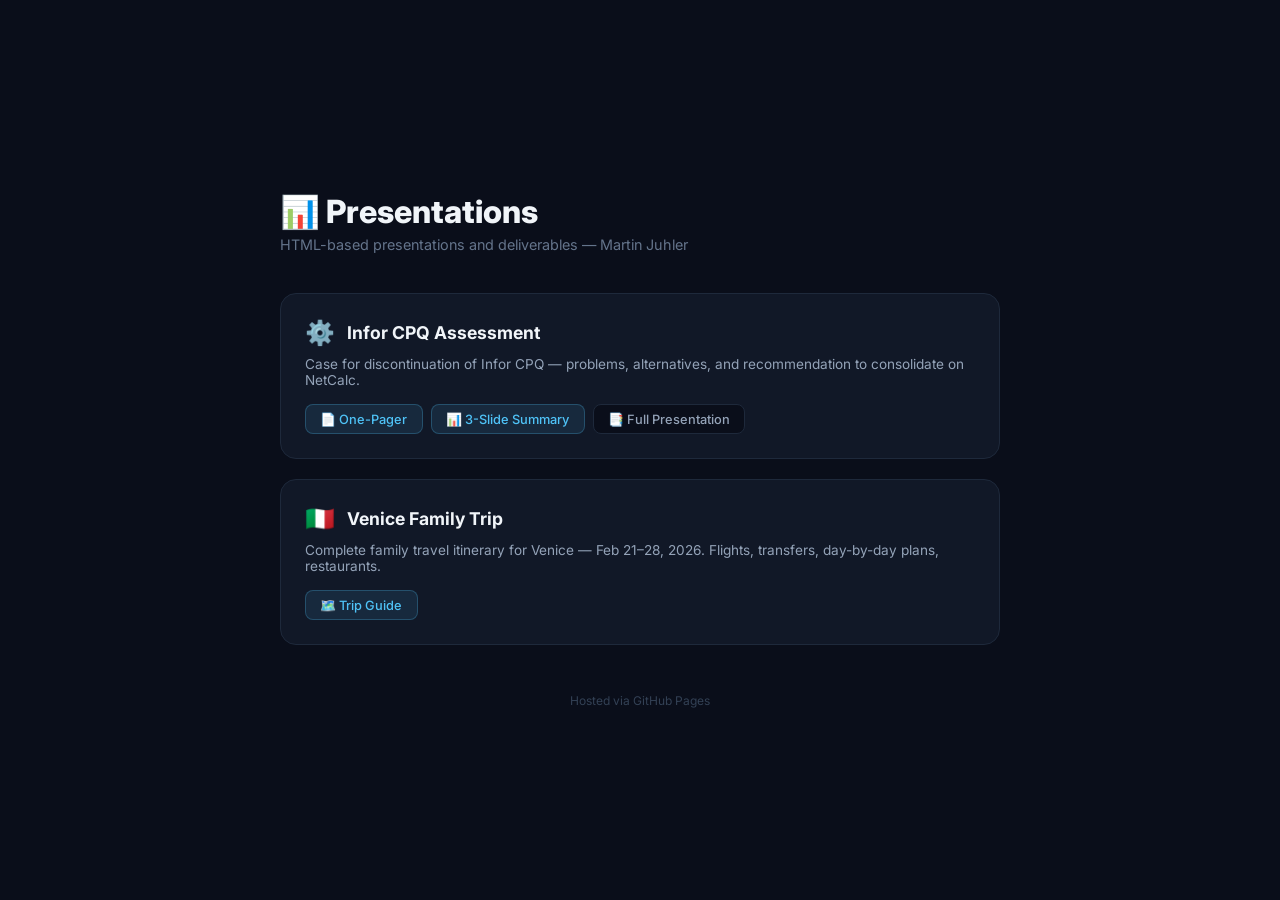
==== index.html @ 1535ddb8 "Add index page with links to all presentations" ====
<!DOCTYPE html>
<html lang="en">

<head>
    <meta charset="UTF-8">
    <meta name="viewport" content="width=device-width, initial-scale=1.0">
    <title>Presentations — Martin Juhler</title>
    <link href="https://fonts.googleapis.com/css2?family=Inter:wght@300;400;500;600;700;800&display=swap"
        rel="stylesheet">
    <style>
        * {
            margin: 0;
            padding: 0;
            box-sizing: border-box;
        }

        body {
            font-family: 'Inter', -apple-system, sans-serif;
            background: #0a0e1a;
            color: #f1f5f9;
            min-height: 100vh;
            display: flex;
            align-items: center;
            justify-content: center;
            padding: 2rem;
        }

        .container {
            max-width: 720px;
            width: 100%;
        }

        h1 {
            font-size: 2rem;
            font-weight: 800;
            margin-bottom: 0.3rem;
        }

        .subtitle {
            color: #64748b;
            font-size: 0.9rem;
            margin-bottom: 2.5rem;
        }

        .project {
            background: #111827;
            border: 1px solid #1e293b;
            border-radius: 16px;
            padding: 1.5rem;
            margin-bottom: 1.25rem;
            transition: transform 0.2s, box-shadow 0.2s;
        }

        .project:hover {
            transform: translateY(-2px);
            box-shadow: 0 8px 24px rgba(0, 0, 0, 0.3);
        }

        .project-header {
            display: flex;
            align-items: center;
            gap: 0.75rem;
            margin-bottom: 0.6rem;
        }

        .project-icon {
            font-size: 1.5rem;
        }

        .project-title {
            font-weight: 700;
            font-size: 1.1rem;
        }

        .project-desc {
            color: #94a3b8;
            font-size: 0.85rem;
            margin-bottom: 1rem;
        }

        .links {
            display: flex;
            flex-wrap: wrap;
            gap: 0.5rem;
        }

        .links a {
            display: inline-flex;
            align-items: center;
            gap: 0.4rem;
            padding: 0.4rem 0.9rem;
            border-radius: 8px;
            font-size: 0.8rem;
            font-weight: 500;
            text-decoration: none;
            transition: all 0.2s;
            border: 1px solid #1e293b;
            background: #0a0e1a;
            color: #94a3b8;
        }

        .links a:hover {
            border-color: #4fc3f7;
            color: #4fc3f7;
            background: rgba(79, 195, 247, 0.06);
        }

        .links a.primary {
            background: rgba(79, 195, 247, 0.1);
            border-color: rgba(79, 195, 247, 0.25);
            color: #4fc3f7;
        }

        .links a.primary:hover {
            background: rgba(79, 195, 247, 0.18);
        }

        .footer {
            text-align: center;
            color: #334155;
            font-size: 0.75rem;
            margin-top: 3rem;
        }
    </style>
</head>

<body>
    <div class="container">
        <h1>📊 Presentations</h1>
        <p class="subtitle">HTML-based presentations and deliverables — Martin Juhler</p>

        <div class="project">
            <div class="project-header">
                <span class="project-icon">⚙️</span>
                <span class="project-title">Infor CPQ Assessment</span>
            </div>
            <p class="project-desc">Case for discontinuation of Infor CPQ — problems, alternatives, and recommendation
                to consolidate on NetCalc.</p>
            <div class="links">
                <a class="primary" href="cpq-assessment/onepager.html">📄 One-Pager</a>
                <a class="primary" href="cpq-assessment/presentation-short.html">📊 3-Slide Summary</a>
                <a href="cpq-assessment/presentation.html">📑 Full Presentation</a>
            </div>
        </div>

        <div class="project">
            <div class="project-header">
                <span class="project-icon">🇮🇹</span>
                <span class="project-title">Venice Family Trip</span>
            </div>
            <p class="project-desc">Complete family travel itinerary for Venice — Feb 21–28, 2026. Flights, transfers,
                day-by-day plans, restaurants.</p>
            <div class="links">
                <a class="primary" href="venice-trip/index.html">🗺️ Trip Guide</a>
            </div>
        </div>

        <p class="footer">Hosted via GitHub Pages</p>
    </div>
</body>

</html>
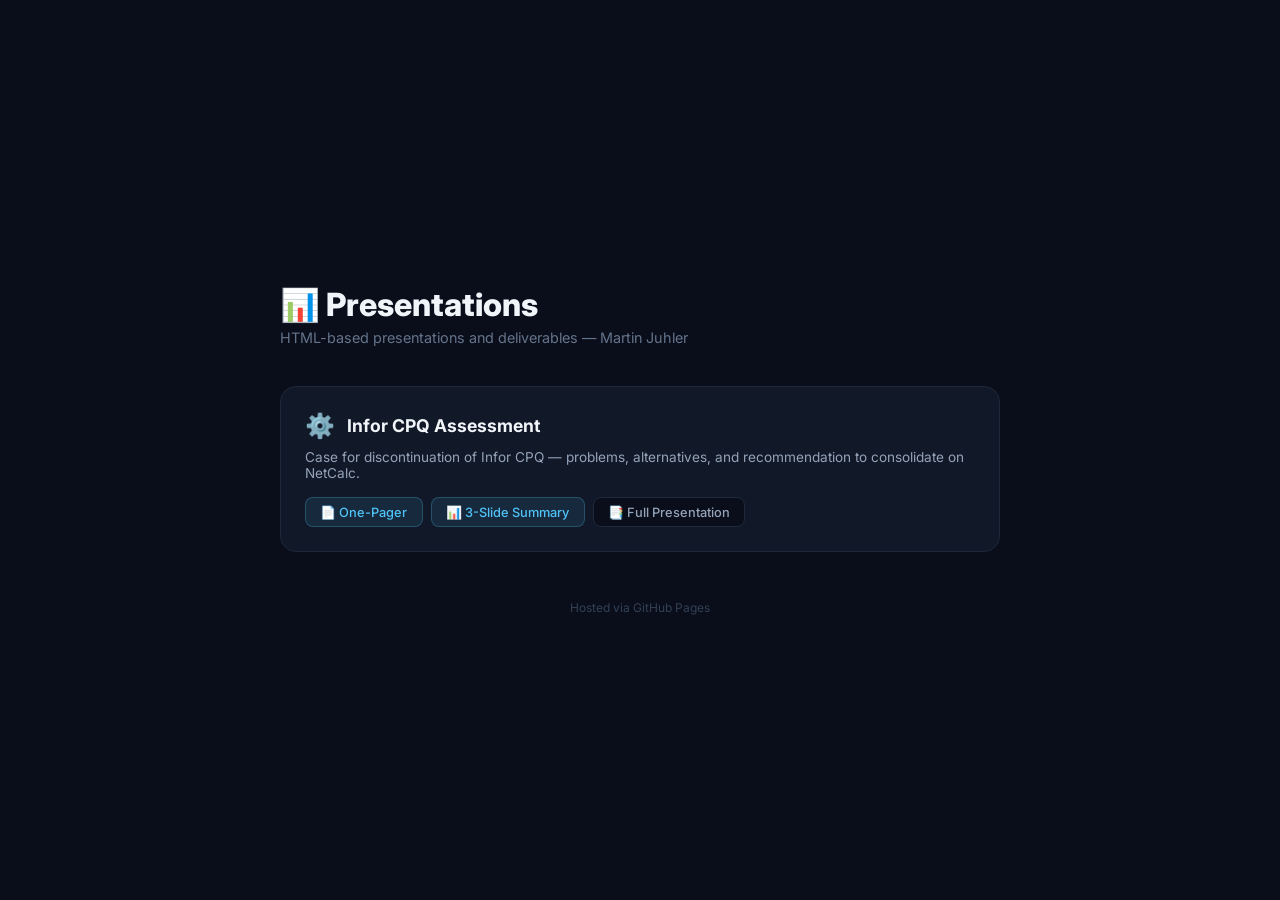
==== commit 97a3a2b2: "Refactor: shared CSS/JS design system, edit mode, remove venice-trip - Extract shared styles.css, na" ====
--- a/index.html
+++ b/index.html
@@ -143,17 +143,6 @@
             </div>
         </div>
 
-        <div class="project">
-            <div class="project-header">
-                <span class="project-icon">🇮🇹</span>
-                <span class="project-title">Venice Family Trip</span>
-            </div>
-            <p class="project-desc">Complete family travel itinerary for Venice — Feb 21–28, 2026. Flights, transfers,
-                day-by-day plans, restaurants.</p>
-            <div class="links">
-                <a class="primary" href="venice-trip/index.html">🗺️ Trip Guide</a>
-            </div>
-        </div>
 
         <p class="footer">Hosted via GitHub Pages</p>
     </div>
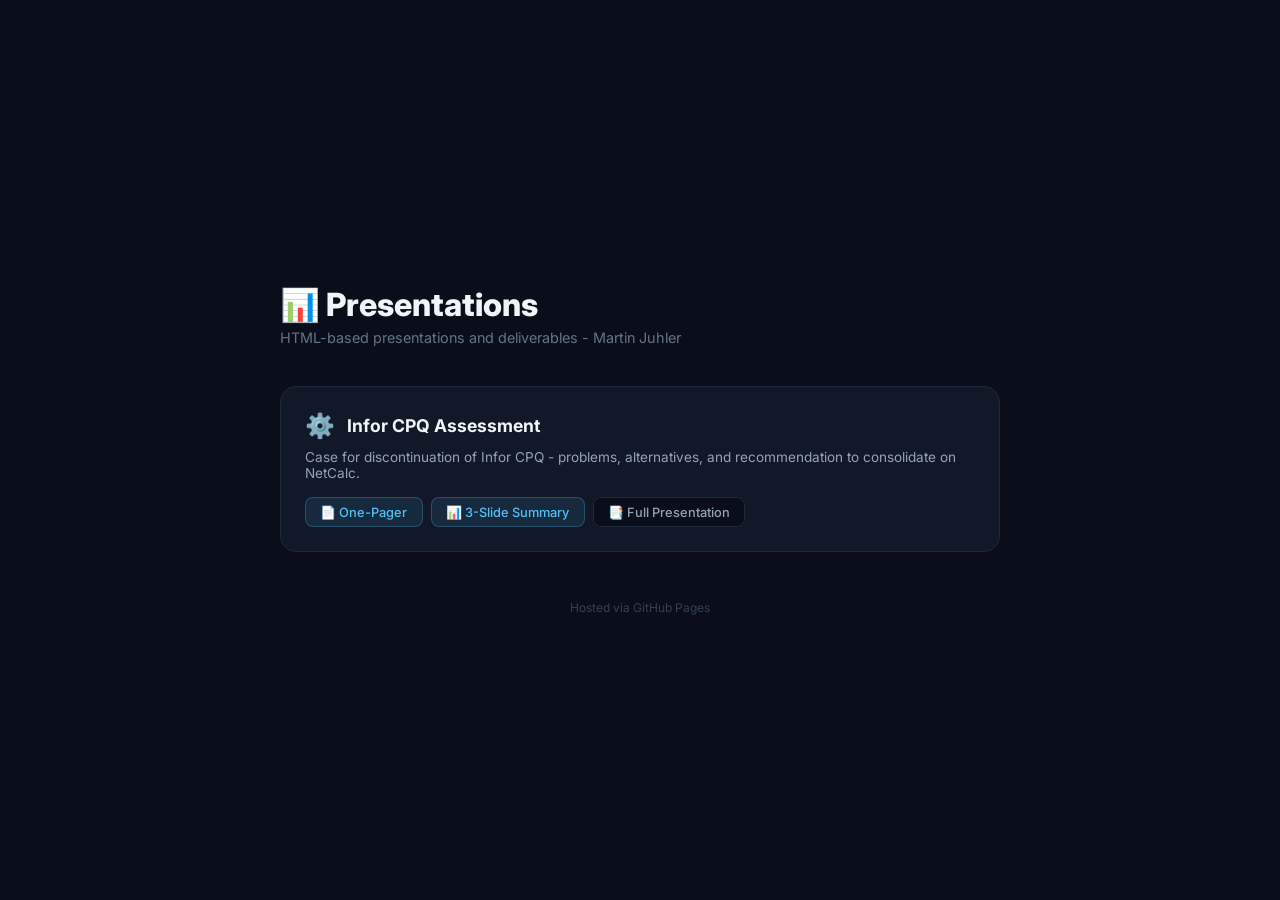
==== commit b5e990cb: "Replace all em-dashes with hyphens, add typography rule" ====
--- a/index.html
+++ b/index.html
@@ -1,10 +1,10 @@
-<!DOCTYPE html>
+﻿<!DOCTYPE html>
 <html lang="en">
 
 <head>
     <meta charset="UTF-8">
     <meta name="viewport" content="width=device-width, initial-scale=1.0">
-    <title>Presentations — Martin Juhler</title>
+    <title>Presentations - Martin Juhler</title>
     <link href="https://fonts.googleapis.com/css2?family=Inter:wght@300;400;500;600;700;800&display=swap"
         rel="stylesheet">
     <style>
@@ -127,14 +127,14 @@
 <body>
     <div class="container">
         <h1>📊 Presentations</h1>
-        <p class="subtitle">HTML-based presentations and deliverables — Martin Juhler</p>
+        <p class="subtitle">HTML-based presentations and deliverables - Martin Juhler</p>
 
         <div class="project">
             <div class="project-header">
                 <span class="project-icon">⚙️</span>
                 <span class="project-title">Infor CPQ Assessment</span>
             </div>
-            <p class="project-desc">Case for discontinuation of Infor CPQ — problems, alternatives, and recommendation
+            <p class="project-desc">Case for discontinuation of Infor CPQ - problems, alternatives, and recommendation
                 to consolidate on NetCalc.</p>
             <div class="links">
                 <a class="primary" href="cpq-assessment/onepager.html">📄 One-Pager</a>
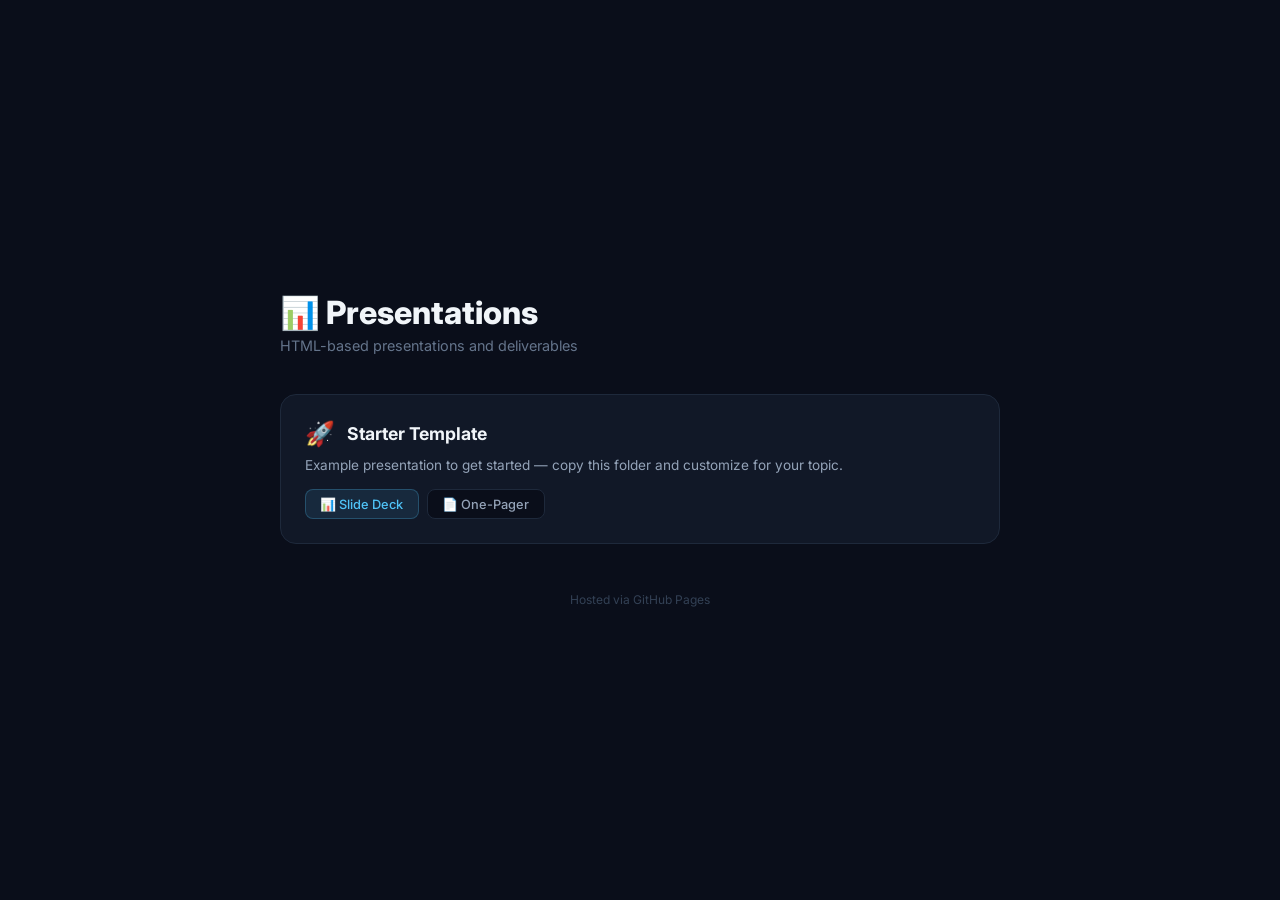
==== commit d1750a7e: "feat: create public template branch - Remove private presentations (cpq-assessment/) - Add _starter/" ====
--- a/index.html
+++ b/index.html
@@ -4,7 +4,7 @@
 <head>
     <meta charset="UTF-8">
     <meta name="viewport" content="width=device-width, initial-scale=1.0">
-    <title>Presentations - Martin Juhler</title>
+    <title>Presentations</title>
     <link href="https://fonts.googleapis.com/css2?family=Inter:wght@300;400;500;600;700;800&display=swap"
         rel="stylesheet">
     <style>
@@ -127,22 +127,23 @@
 <body>
     <div class="container">
         <h1>📊 Presentations</h1>
-        <p class="subtitle">HTML-based presentations and deliverables - Martin Juhler</p>
+        <p class="subtitle">HTML-based presentations and deliverables</p>
 
+        <!-- ====== STARTER EXAMPLE (replace with your own projects) ====== -->
         <div class="project">
             <div class="project-header">
-                <span class="project-icon">⚙️</span>
-                <span class="project-title">Infor CPQ Assessment</span>
+                <span class="project-icon">🚀</span>
+                <span class="project-title">Starter Template</span>
             </div>
-            <p class="project-desc">Case for discontinuation of Infor CPQ - problems, alternatives, and recommendation
-                to consolidate on NetCalc.</p>
+            <p class="project-desc">Example presentation to get started — copy this folder and customize for your
+                topic.</p>
             <div class="links">
-                <a class="primary" href="cpq-assessment/onepager.html">📄 One-Pager</a>
-                <a class="primary" href="cpq-assessment/presentation-short.html">📊 3-Slide Summary</a>
-                <a href="cpq-assessment/presentation.html">📑 Full Presentation</a>
+                <a class="primary" href="_starter/presentation.html">📊 Slide Deck</a>
+                <a href="_starter/onepager.html">📄 One-Pager</a>
             </div>
         </div>
 
+        <!-- Add more projects here using the same structure -->
 
         <p class="footer">Hosted via GitHub Pages</p>
     </div>
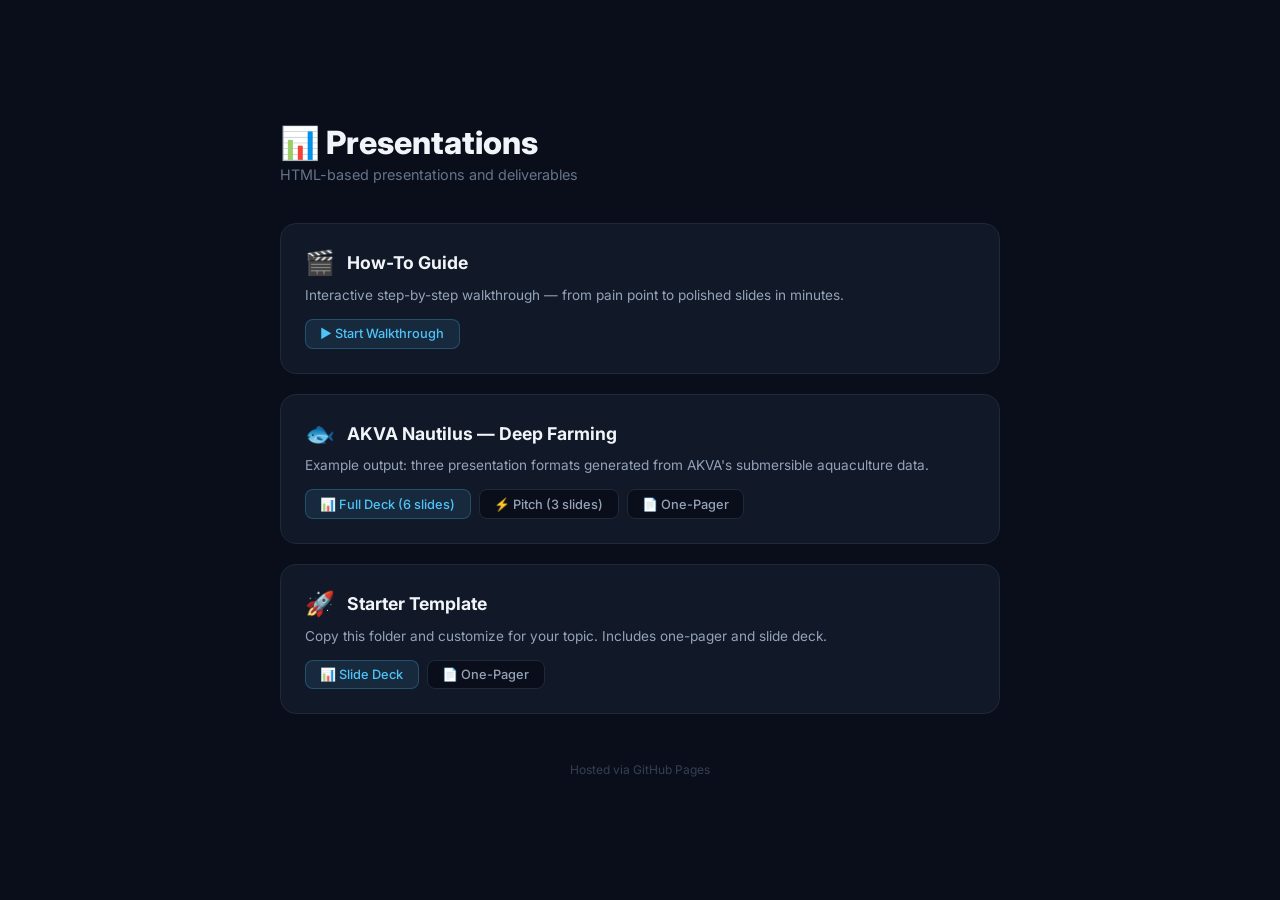
==== commit 293ba00c: "feat: add interactive walkthrough and AKVA Nautilus example presentations - walkthrough/index.html: " ====
--- a/index.html
+++ b/index.html
@@ -129,14 +129,42 @@
         <h1>📊 Presentations</h1>
         <p class="subtitle">HTML-based presentations and deliverables</p>
 
-        <!-- ====== STARTER EXAMPLE (replace with your own projects) ====== -->
+        <!-- ====== HOW-TO WALKTHROUGH ====== -->
+        <div class="project">
+            <div class="project-header">
+                <span class="project-icon">🎬</span>
+                <span class="project-title">How-To Guide</span>
+            </div>
+            <p class="project-desc">Interactive step-by-step walkthrough — from pain point to polished slides in
+                minutes.</p>
+            <div class="links">
+                <a class="primary" href="walkthrough/index.html">▶️ Start Walkthrough</a>
+            </div>
+        </div>
+
+        <!-- ====== AKVA NAUTILUS EXAMPLE ====== -->
+        <div class="project">
+            <div class="project-header">
+                <span class="project-icon">🐟</span>
+                <span class="project-title">AKVA Nautilus — Deep Farming</span>
+            </div>
+            <p class="project-desc">Example output: three presentation formats generated from AKVA's submersible
+                aquaculture data.</p>
+            <div class="links">
+                <a class="primary" href="akva-nautilus/presentation.html">📊 Full Deck (6 slides)</a>
+                <a href="akva-nautilus/presentation-short.html">⚡ Pitch (3 slides)</a>
+                <a href="akva-nautilus/onepager.html">📄 One-Pager</a>
+            </div>
+        </div>
+
+        <!-- ====== STARTER TEMPLATE ====== -->
         <div class="project">
             <div class="project-header">
                 <span class="project-icon">🚀</span>
                 <span class="project-title">Starter Template</span>
             </div>
-            <p class="project-desc">Example presentation to get started — copy this folder and customize for your
-                topic.</p>
+            <p class="project-desc">Copy this folder and customize for your topic. Includes one-pager and slide deck.
+            </p>
             <div class="links">
                 <a class="primary" href="_starter/presentation.html">📊 Slide Deck</a>
                 <a href="_starter/onepager.html">📄 One-Pager</a>
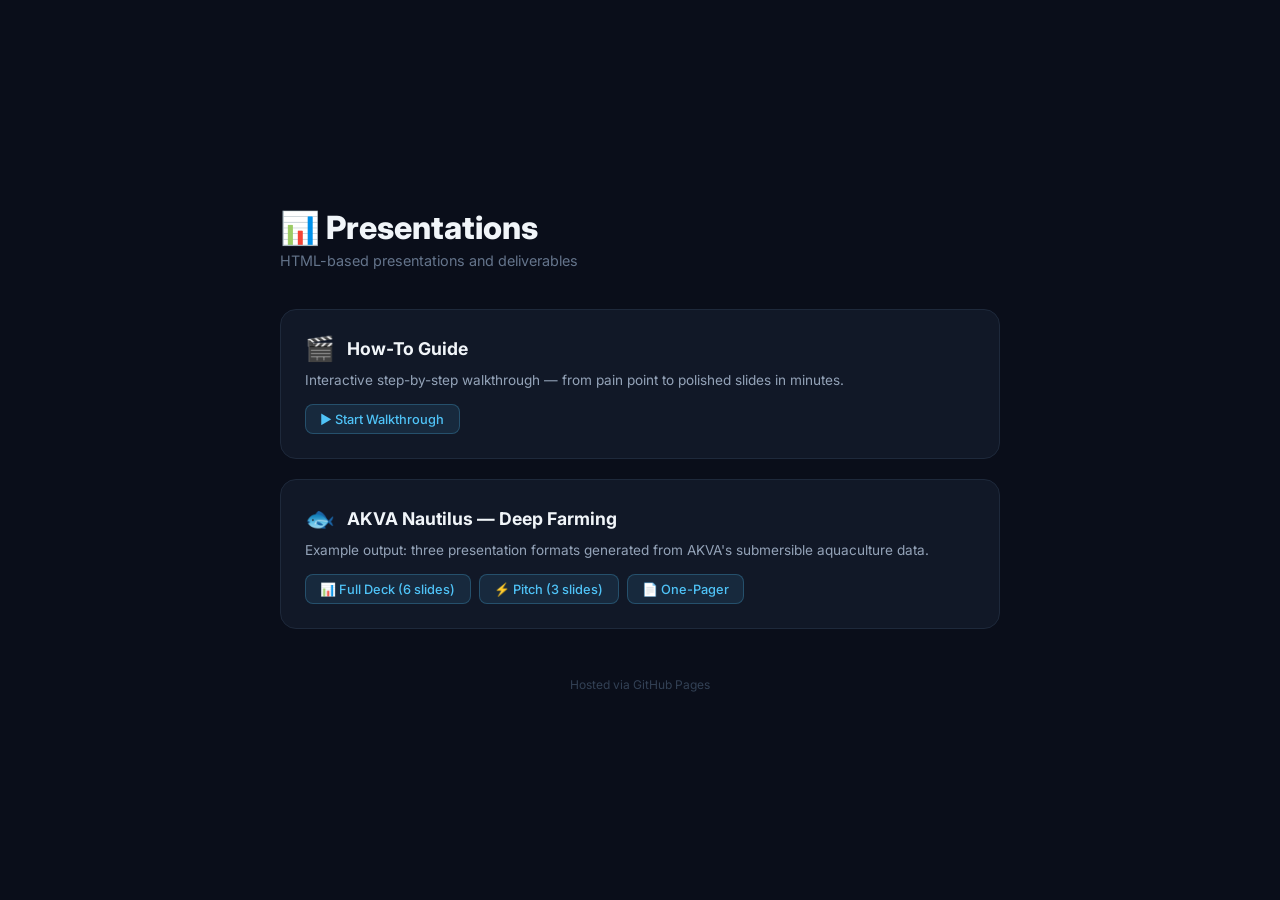
==== commit 6d41808d: "Refine README & dashboard: remove starter template, unify button styles, consolidate dashboard link," ====
--- a/index.html
+++ b/index.html
@@ -94,24 +94,14 @@
             font-weight: 500;
             text-decoration: none;
             transition: all 0.2s;
-            border: 1px solid #1e293b;
-            background: #0a0e1a;
-            color: #94a3b8;
+            border: 1px solid rgba(79, 195, 247, 0.25);
+            background: rgba(79, 195, 247, 0.1);
+            color: #4fc3f7;
         }
 
         .links a:hover {
             border-color: #4fc3f7;
             color: #4fc3f7;
-            background: rgba(79, 195, 247, 0.06);
-        }
-
-        .links a.primary {
-            background: rgba(79, 195, 247, 0.1);
-            border-color: rgba(79, 195, 247, 0.25);
-            color: #4fc3f7;
-        }
-
-        .links a.primary:hover {
             background: rgba(79, 195, 247, 0.18);
         }
 
@@ -138,7 +128,7 @@
             <p class="project-desc">Interactive step-by-step walkthrough — from pain point to polished slides in
                 minutes.</p>
             <div class="links">
-                <a class="primary" href="walkthrough/index.html">▶️ Start Walkthrough</a>
+                <a href="walkthrough/index.html">▶️ Start Walkthrough</a>
             </div>
         </div>
 
@@ -151,23 +141,9 @@
             <p class="project-desc">Example output: three presentation formats generated from AKVA's submersible
                 aquaculture data.</p>
             <div class="links">
-                <a class="primary" href="akva-nautilus/presentation.html">📊 Full Deck (6 slides)</a>
+                <a href="akva-nautilus/presentation.html">📊 Full Deck (6 slides)</a>
                 <a href="akva-nautilus/presentation-short.html">⚡ Pitch (3 slides)</a>
                 <a href="akva-nautilus/onepager.html">📄 One-Pager</a>
-            </div>
-        </div>
-
-        <!-- ====== STARTER TEMPLATE ====== -->
-        <div class="project">
-            <div class="project-header">
-                <span class="project-icon">🚀</span>
-                <span class="project-title">Starter Template</span>
-            </div>
-            <p class="project-desc">Copy this folder and customize for your topic. Includes one-pager and slide deck.
-            </p>
-            <div class="links">
-                <a class="primary" href="_starter/presentation.html">📊 Slide Deck</a>
-                <a href="_starter/onepager.html">📄 One-Pager</a>
             </div>
         </div>
 
